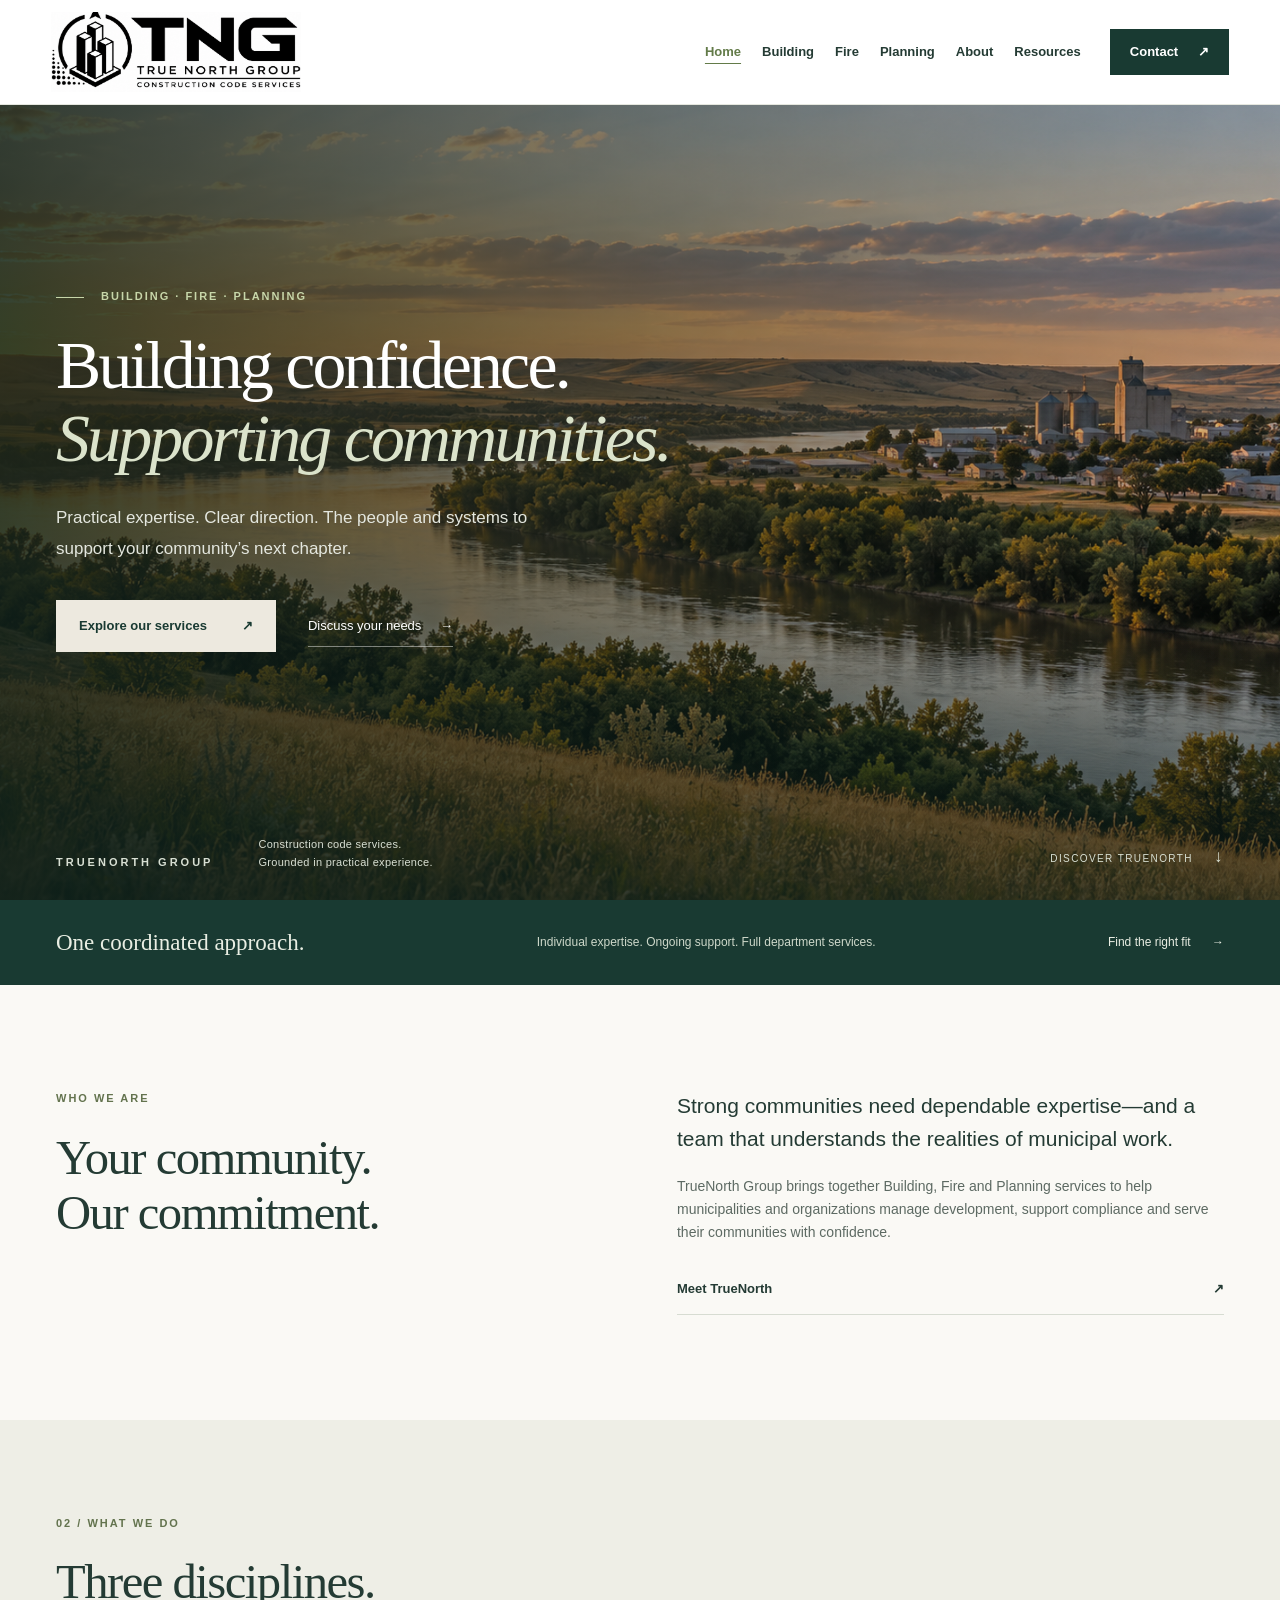
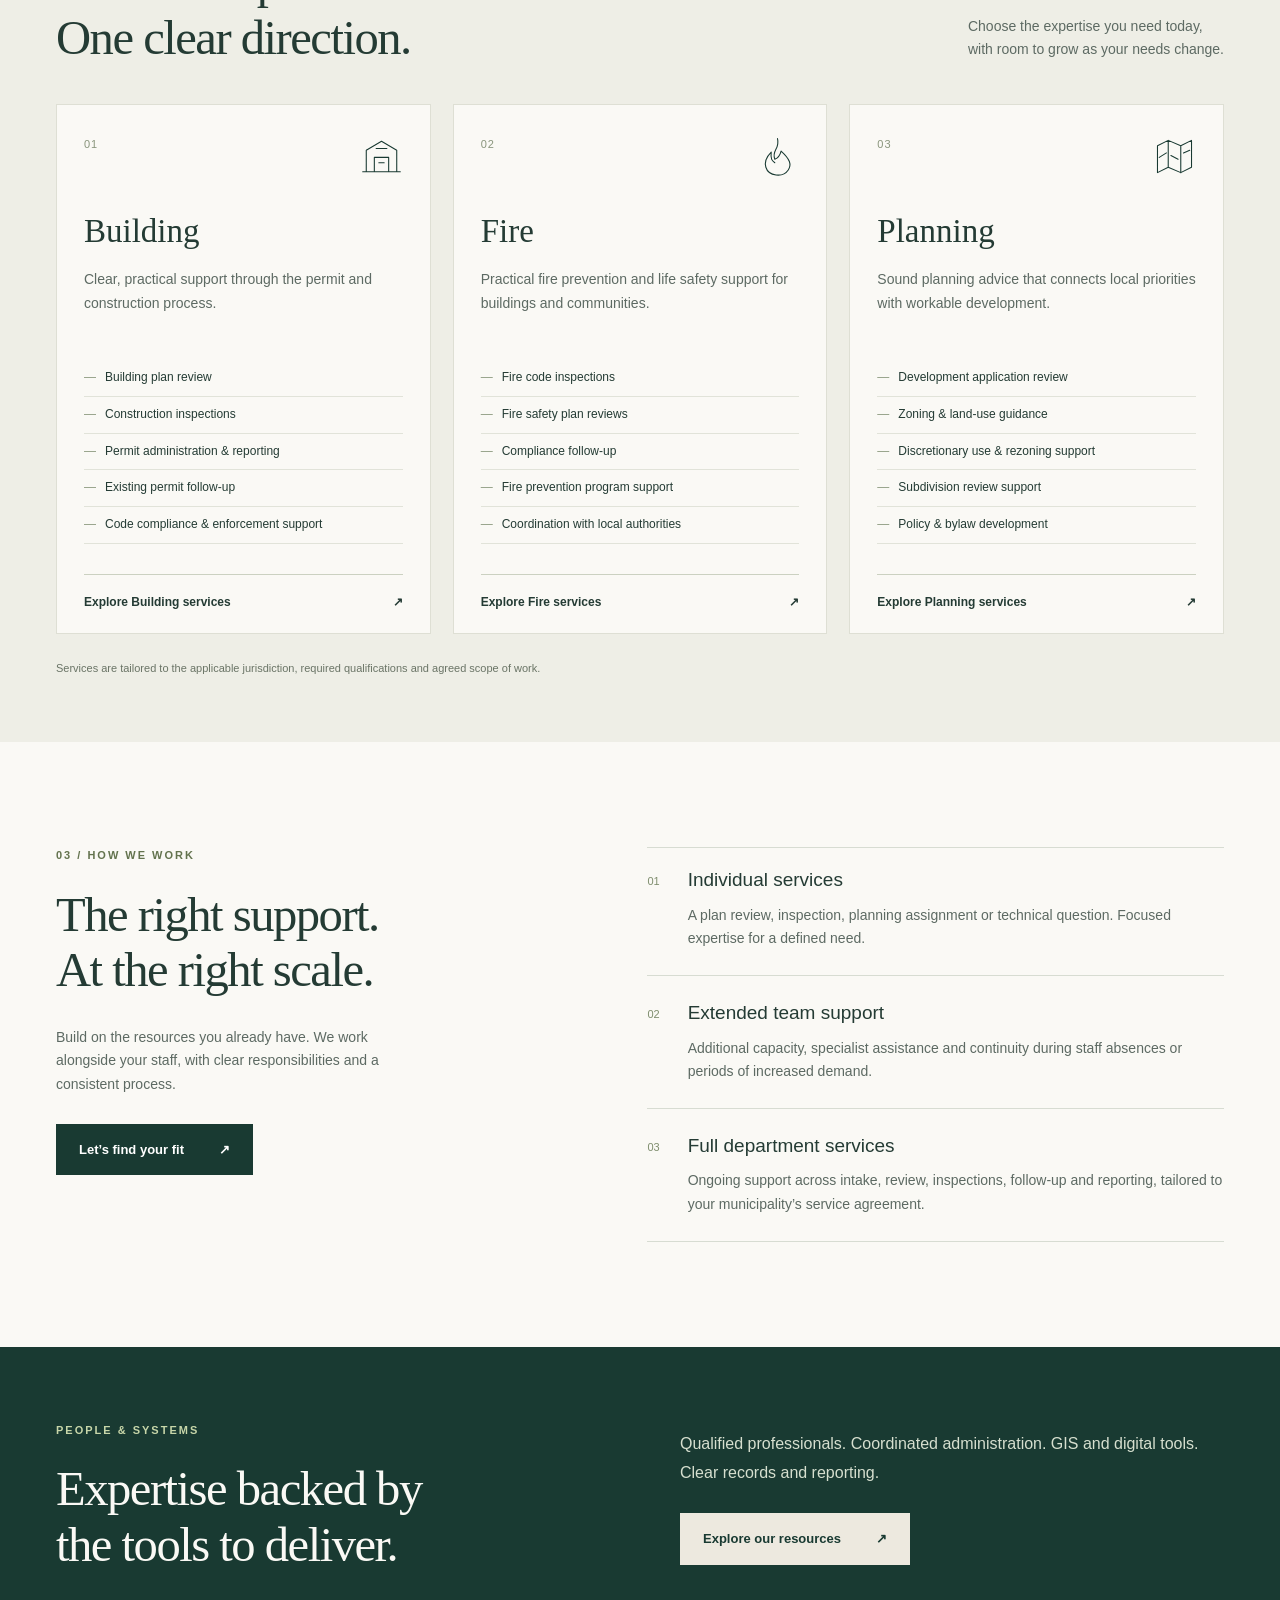
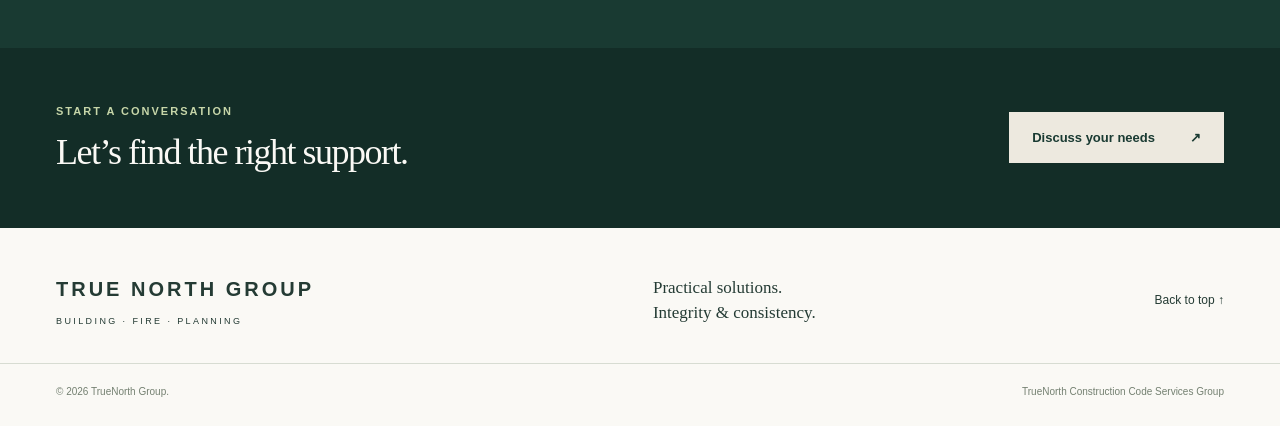
==== index.html @ 24eb13bf "Initial Truenorth website" ====
<!doctype html>
<html lang="en-CA">
<head>
<meta charset="utf-8"><meta name="viewport" content="width=device-width,initial-scale=1">
<title>Building · Fire · Planning | TrueNorth Group</title>
<meta name="description" content="Practical construction code services and coordinated municipal support. Building confidence. Supporting communities.">
<meta name="theme-color" content="#193a32"><meta property="og:title" content="Building · Fire · Planning | TrueNorth Group"><meta property="og:description" content="Practical construction code services and coordinated municipal support. Building confidence. Supporting communities."><meta property="og:type" content="website">
<link rel="icon" href="assets/favicon.svg" type="image/svg+xml"><link rel="stylesheet" href="styles.css">
</head>
<body id="top"><a class="skip" href="#main">Skip to content</a><header class="header"><a class="brand" href="index.html" aria-label="TrueNorth Group home"><span class="logo-window"><img src="assets/truenorth-logo.png" alt="TNG — True North Group, Construction Code Services" width="1774" height="887"></span></a><nav aria-label="Main navigation" id="nav"><a aria-current="page" href="index.html">Home</a><a href="building.html">Building</a><a href="fire.html">Fire</a><a href="planning.html">Planning</a><a href="about.html">About</a><a href="resources.html">Resources</a><a href="contact.html" class="nav-contact">Contact <span aria-hidden="true">↗</span></a></nav><button class="menu-toggle" aria-expanded="false" aria-controls="nav" aria-label="Open navigation">Menu <span aria-hidden="true">☰</span></button></header>
<main id="main"><section class="hero" aria-labelledby="hero-title"><div class="hero-shade"></div><div class="hero-content wrap"><p class="eyebrow light"><span></span> BUILDING · FIRE · PLANNING</p><h1 id="hero-title">Building confidence.<br><em>Supporting communities.</em></h1><p class="hero-description">Practical expertise. Clear direction. The people and systems to support your community’s next chapter.</p><div class="hero-actions"><a class="button cream" href="#services">Explore our services <span aria-hidden="true">↗</span></a><a class="text-link" href="contact.html">Discuss your needs <span aria-hidden="true">→</span></a></div></div><div class="hero-bottom wrap"><span>TRUENORTH GROUP</span><span>Construction code services.<br>Grounded in practical experience.</span><a href="about.html" aria-label="Discover TrueNorth Group">DISCOVER TRUENORTH <span aria-hidden="true">↓</span></a></div></section><div class="intro-strip"><div class="wrap strip-inner"><span>One coordinated approach.</span><p>Individual expertise. Ongoing support. Full department services.</p><a href="#approach">Find the right fit <span aria-hidden="true">→</span></a></div></div><section class="section wrap about" id="about"><div><p class="eyebrow">WHO WE ARE</p><h2>Your community.<br>Our commitment.</h2></div><div class="about-copy"><p class="large-copy">Strong communities need dependable expertise—and a team that understands the realities of municipal work.</p><p>TrueNorth Group brings together Building, Fire and Planning services to help municipalities and organizations manage development, support compliance and serve their communities with confidence.</p><a class="partner-link" href="about.html">Meet TrueNorth <span aria-hidden="true">↗</span></a></div></section><section class="services-section" id="services"><div class="wrap"><div class="section-heading"><div><p class="eyebrow">02 / WHAT WE DO</p><h2>Three disciplines.<br>One clear direction.</h2></div><p>Choose the expertise you need today,<br>with room to grow as your needs change.</p></div><div class="service-grid">
<article class="service-card"><div class="service-top"><span class="service-number">01</span><svg viewBox="0 0 48 48" aria-hidden="true"><path d="M7 41V17l17-10 17 10v24M3 41h42M16 41V25h16v16M18 15h12M21 31h6"/></svg></div><h3>Building</h3><p>Clear, practical support through the permit and construction process.</p><ul><li>Building plan review</li><li>Construction inspections</li><li>Permit administration & reporting</li><li>Existing permit follow-up</li><li>Code compliance & enforcement support</li></ul><a class="service-page-link" href="building.html">Explore Building services <span aria-hidden="true">↗</span></a></article>
<article class="service-card"><div class="service-top"><span class="service-number">02</span><svg viewBox="0 0 48 48" aria-hidden="true"><path d="M24 4c3 12-7 13-3 23 3-1 6-5 7-9 10 9 12 15 8 21-6 9-22 7-25-3-2-7 2-13 6-17-1 8 1 10 4 12"/></svg></div><h3>Fire</h3><p>Practical fire prevention and life safety support for buildings and communities.</p><ul><li>Fire code inspections</li><li>Fire safety plan reviews</li><li>Compliance follow-up</li><li>Fire prevention program support</li><li>Coordination with local authorities</li></ul><a class="service-page-link" href="fire.html">Explore Fire services <span aria-hidden="true">↗</span></a></article>
<article class="service-card"><div class="service-top"><span class="service-number">03</span><svg viewBox="0 0 48 48" aria-hidden="true"><path d="m5 12 12-6 14 6 12-6v30l-12 6-14-6-12 6V12Zm12-6v30m14-24v30M7 25l8-5m5 3 8 4m6-7 7-3"/></svg></div><h3>Planning</h3><p>Sound planning advice that connects local priorities with workable development.</p><ul><li>Development application review</li><li>Zoning & land-use guidance</li><li>Discretionary use & rezoning support</li><li>Subdivision review support</li><li>Policy & bylaw development</li></ul><a class="service-page-link" href="planning.html">Explore Planning services <span aria-hidden="true">↗</span></a></article>
</div><p class="scope-note">Services are tailored to the applicable jurisdiction, required qualifications and agreed scope of work.</p></div></section><section class="section wrap approach" id="approach"><div><p class="eyebrow">03 / HOW WE WORK</p><h2>The right support.<br>At the right scale.</h2><p class="section-intro">Build on the resources you already have. We work alongside your staff, with clear responsibilities and a consistent process.</p><a class="button green" href="contact.html">Let’s find your fit <span aria-hidden="true">↗</span></a></div><div class="approach-list"><article><span>01</span><div><h3>Individual services</h3><p>A plan review, inspection, planning assignment or technical question. Focused expertise for a defined need.</p></div></article><article><span>02</span><div><h3>Extended team support</h3><p>Additional capacity, specialist assistance and continuity during staff absences or periods of increased demand.</p></div></article><article><span>03</span><div><h3>Full department services</h3><p>Ongoing support across intake, review, inspections, follow-up and reporting, tailored to your municipality’s service agreement.</p></div></article></div></section><section class="home-resources"><div class="wrap"><div><p class="eyebrow light">PEOPLE &amp; SYSTEMS</p><h2>Expertise backed by<br>the tools to deliver.</h2></div><div><p>Qualified professionals. Coordinated administration. GIS and digital tools. Clear records and reporting.</p><a class="button cream" href="resources.html">Explore our resources <span aria-hidden="true">↗</span></a></div></div></section><section class="page-cta"><div class="wrap"><div><p class="eyebrow light">START A CONVERSATION</p><h2>Let’s find the right support.</h2></div><a class="button cream" href="contact.html">Discuss your needs <span aria-hidden="true">↗</span></a></div></section></main><footer><div class="wrap footer-top"><div class="footer-wordmark">TRUE NORTH GROUP<span>BUILDING · FIRE · PLANNING</span></div><p>Practical solutions.<br>Integrity & consistency.</p><a href="#top">Back to top ↑</a></div><div class="wrap footer-bottom"><span>© <span id="year">2026</span> TrueNorth Group.</span><span>TrueNorth Construction Code Services Group</span></div></footer>
<script src="script.js"></script>
</body></html>
---- styles.css ----
:root{--green:#193a32;--deep:#132d27;--ink:#243b34;--muted:#5d6a63;--paper:#faf9f5;--cream:#ede9df;--line:#d7dcd2;--accent:#c7d6a9}*{box-sizing:border-box}html{scroll-behavior:smooth;scroll-padding-top:105px}body{margin:0;background:var(--paper);color:var(--ink);font-family:Arial,Helvetica,sans-serif;line-height:1.65;-webkit-font-smoothing:antialiased}a{color:inherit;text-decoration:none}button{font:inherit}a,button,summary{-webkit-tap-highlight-color:transparent}a:focus-visible,button:focus-visible,summary:focus-visible{outline:3px solid #b68c35;outline-offset:6px}.wrap{max-width:1280px;margin:auto;padding-left:56px;padding-right:56px}.header{height:105px;display:flex;align-items:center;justify-content:space-between;padding:0 4%;gap:25px;background:#fff;position:sticky;top:0;z-index:20;border-bottom:1px solid #e5e7df}.brand{width:250px;flex-shrink:0}.logo-window{display:block;width:100%;aspect-ratio:3.15;overflow:hidden;position:relative}.logo-window img{position:absolute;width:112%;height:auto;left:-6%;top:-39%}.header nav{display:flex;align-items:center;gap:27px;font-size:13px;font-weight:600}.header nav>a{white-space:nowrap}.header nav>a:not(.nav-contact):hover{color:#658044}.nav-contact{background:var(--green);color:white;padding:12px 20px;margin-left:8px}.nav-contact span{margin-left:16px}.menu-toggle{display:none}.hero{min-height:690px;height:calc(100svh - 105px);max-height:900px;position:relative;background:linear-gradient(135deg,#657865,#293d33);background-image:url('assets/prairie-river.png');background-position:center 53%;background-size:cover;color:#fff;display:flex;flex-direction:column;justify-content:center}.hero-shade{position:absolute;inset:0;background:linear-gradient(90deg,rgba(12,31,26,.83),rgba(12,31,26,.38) 62%,rgba(12,31,26,.12)),linear-gradient(0deg,rgba(12,31,26,.7),transparent 35%)}.hero-content{position:relative;width:100%;padding-top:50px;padding-bottom:115px}.eyebrow{font-size:11px;letter-spacing:2px;line-height:1.5;font-weight:700;margin:0 0 24px;color:#63734e}.eyebrow.light{color:var(--accent)}.eyebrow span{display:inline-block;width:28px;height:1px;background:currentColor;vertical-align:middle;margin-right:12px}h1,h2,h3,p{margin-top:0}h1{font-family:Georgia,'Times New Roman',serif;font-size:clamp(44px,5.3vw,76px);line-height:1.08;letter-spacing:-2.8px;font-weight:400;margin-bottom:28px}h1 em,h2 em{font-weight:400;color:#dbe3cb}h2{font-family:Georgia,'Times New Roman',serif;font-size:clamp(36px,3.8vw,53px);line-height:1.14;font-weight:400;letter-spacing:-1.5px;margin-bottom:28px}h3{line-height:1.3}.hero-description{max-width:485px;font-size:17px;line-height:1.8;color:#e4e7df}.hero-actions{display:flex;align-items:center;gap:32px;margin-top:36px}.button{display:inline-flex;gap:35px;align-items:center;padding:15px 23px;font-size:13px;font-weight:600;transition:background .2s,transform .2s}.button:hover{transform:translateY(-2px)}.cream{background:var(--cream);color:var(--green)}.cream:hover{background:white}.green{background:var(--green);color:white}.green:hover{background:#315746}.text-link{font-size:13px;border-bottom:1px solid #ffffff70;padding:10px 0}.text-link span{margin-left:15px}.hero-bottom{position:absolute;bottom:28px;left:0;right:0;display:flex;justify-content:space-between;align-items:end;font-size:10px;letter-spacing:1.4px;line-height:1.7;color:#d8dfd3}.hero-bottom>span:first-child{font-size:11px;font-weight:700;letter-spacing:3px}.hero-bottom>span:nth-child(2){margin-right:auto;margin-left:45px;letter-spacing:.3px;font-size:11px}.hero-bottom a span{margin-left:17px;font-size:17px}.intro-strip{background:var(--green);color:#e9eee3}.strip-inner{min-height:85px;display:flex;align-items:center;justify-content:space-between;gap:25px}.strip-inner>span{font-family:Georgia,serif;font-size:23px}.strip-inner p{font-size:12px;color:#ced8ca;margin:0}.strip-inner a{font-size:12px}.strip-inner a span{margin-left:18px}.section{padding-top:105px;padding-bottom:105px}.about{display:grid;grid-template-columns:1fr 1.05fr;gap:100px}.about-copy p{font-size:14px;color:var(--muted);margin-bottom:20px}.about-copy .large-copy{font-size:21px;line-height:1.55;color:var(--ink)}.values{display:flex;gap:25px;border-top:1px solid var(--line);padding-top:23px;margin-top:30px;font-size:12px;font-weight:700}.values span:before{content:'↗';color:#82975f;margin-right:10px}.services-section{padding:95px 0 65px;background:#eeeee6}.section-heading{display:flex;justify-content:space-between;align-items:end;gap:50px;margin-bottom:38px}.section-heading h2{margin-bottom:0}.section-heading>p{font-size:14px;color:var(--muted);margin-bottom:5px}.service-grid{display:grid;grid-template-columns:repeat(3,1fr);gap:22px}.service-card{background:var(--paper);padding:30px 27px 20px;border:1px solid #dedfd4;display:flex;flex-direction:column}.service-top{display:flex;align-items:start;justify-content:space-between;margin-bottom:32px}.service-number{color:#89957c;font-size:11px;letter-spacing:1px}.service-top svg{width:43px;height:43px;stroke:var(--green);stroke-width:1.2;fill:none;stroke-linejoin:round;stroke-linecap:round}.service-card h3{font-family:Georgia,serif;font-weight:400;font-size:33px;margin-bottom:15px}.service-card>p{font-size:14px;line-height:1.7;color:var(--muted);min-height:70px}.service-card ul{padding:0;margin:8px 0 30px;list-style:none;font-size:12px;line-height:1.65}.service-card li{padding:8px 0;border-bottom:1px solid #e1e3d9}.service-card li:before{content:'—';color:#8d9a80;margin-right:9px}.service-card details{border-top:1px solid #cbd1c1;padding-top:18px;margin-top:auto}.service-card summary{font-size:12px;font-weight:700;cursor:pointer;list-style:none;display:flex;justify-content:space-between;align-items:center;gap:8px}.service-card summary::-webkit-details-marker{display:none}.service-card summary span{font-size:22px;line-height:1;font-weight:400;transition:transform .2s}.service-card details[open] summary span{transform:rotate(45deg)}.service-card details p{font-size:13px;color:var(--muted);margin:18px 0 12px}.service-card details a{font-size:12px;border-bottom:1px solid #8d9a80}.scope-note{font-size:11px;color:#6a7466;margin:25px 0 0}.approach{display:grid;grid-template-columns:1fr 1.15fr;gap:90px}.section-intro{font-size:14px;color:var(--muted);max-width:350px;margin-bottom:28px}.approach-list article{display:flex;gap:28px;padding:25px 0;border-top:1px solid var(--line)}.approach-list article:first-child{padding-top:20px}.approach-list article:last-child{border-bottom:1px solid var(--line)}.approach-list article>span{font-size:11px;color:#7e8d6d;padding-top:4px}.approach-list h3{font-size:19px;font-weight:500;margin-bottom:11px}.approach-list p{font-size:14px;color:var(--muted);margin:0}.resources-section{background:var(--green);color:#f4f4e9;padding:90px 0}.resources-inner{display:grid;grid-template-columns:1fr 1.3fr;gap:90px}.resource-lead>p:last-child{font-size:14px;color:#c9d4c7;max-width:310px}.resource-grid{display:grid;grid-template-columns:1fr 1fr;gap:38px 36px;padding-top:6px}.resource-grid article{border-top:1px solid #ffffff30;padding-top:18px}.resource-icon{display:block;font-size:26px;color:var(--accent);margin-bottom:16px}.resource-grid h3{font-size:17px;font-weight:500;margin-bottom:12px}.resource-grid p{font-size:13px;color:#c9d4c7;margin:0;line-height:1.8}.partnership{display:grid;grid-template-columns:1fr 1fr;gap:90px}.partner-panel{border-left:1px solid var(--line);padding-left:45px}.partner-label{font-size:10px;letter-spacing:1.5px;color:#718164}.partner-panel h3{font-size:46px;letter-spacing:-2px;margin:22px 0 25px;line-height:1.1}.partner-panel h3 span{display:block;font-size:12px;letter-spacing:.4px;font-weight:400;margin-top:9px}.partner-panel p{font-size:14px;color:var(--muted)}.partner-link{display:flex;justify-content:space-between;border-bottom:1px solid var(--line);padding:14px 0;font-size:13px;font-weight:600}.resource-links{background:#eeeee6;padding:40px 0}.resource-links-inner{display:grid;grid-template-columns:1.3fr 1fr;gap:80px;align-items:center}.resource-links h3{font-family:Georgia,serif;font-size:25px;font-weight:400;margin-bottom:10px}.resource-links p{font-size:13px;color:var(--muted);margin-bottom:0}.resource-links .eyebrow{margin-bottom:15px}.resource-links-inner>div:last-child a{display:flex;justify-content:space-between;gap:15px;font-size:13px;padding:13px 0;border-bottom:1px solid #cdd1c4}.contact-section{padding:90px 0;background:var(--deep);color:#f6f5ec}.contact-section .section-heading{align-items:center;margin-bottom:55px}.contact-intro{max-width:350px}.contact-intro p{font-size:14px;color:#c9d4c7}.general-contact{font-size:22px;border-bottom:1px solid #aebca9;padding-bottom:8px;display:flex;justify-content:space-between}.contact-grid{display:grid;grid-template-columns:repeat(3,1fr);border-top:1px solid #ffffff30}.contact-grid a{position:relative;padding:25px 20px 5px 0}.contact-grid a:not(:first-child){padding-left:28px;border-left:1px solid #ffffff30}.contact-grid span{display:block;font-size:10px;letter-spacing:1.5px;color:#b6c8a3;margin-bottom:15px}.contact-grid strong{font-weight:400;font-size:19px}.contact-grid i{position:absolute;right:18px;top:23px;font-size:20px;font-style:normal}footer{background:var(--paper);padding-top:45px;padding-bottom:25px}.footer-top{display:flex;align-items:center;justify-content:space-between;padding-bottom:35px}.footer-wordmark{font-size:20px;letter-spacing:3px;font-weight:700}.footer-wordmark span{display:block;font-size:9px;letter-spacing:2.4px;font-weight:400;margin-top:8px}.footer-top p{font-family:Georgia,serif;font-size:17px;line-height:1.5;margin:0}.footer-top>a{font-size:12px}.footer-bottom{display:flex;justify-content:space-between;border-top:1px solid var(--line);padding-top:20px;color:#748071;font-size:10px}.skip{position:fixed;top:-100px;left:20px;z-index:100;background:white;padding:10px 20px}.skip:focus{top:12px}.sr-only{position:absolute;width:1px;height:1px;overflow:hidden;clip:rect(0,0,0,0);white-space:nowrap}a:hover{opacity:.88}.button:hover,.brand:hover{opacity:1}@media(min-width:1500px){.header{padding:0 max(4%,calc((100vw - 1280px)/2))}}@media(max-width:1050px){.header nav{gap:16px;font-size:12px}.brand{width:205px}.wrap{padding-left:35px;padding-right:35px}.about,.approach,.resources-inner,.partnership{gap:50px}.service-card{padding:24px 20px 20px}.contact-grid strong{font-size:16px}.strip-inner p{max-width:270px}.resource-links-inner{gap:40px}}@media(max-width:800px){html{scroll-padding-top:85px}.header{height:85px;padding:0 24px}.brand{width:215px}.menu-toggle{display:flex;gap:14px;align-items:center;background:none;border:0;color:var(--green);font-size:12px;padding:12px 0;cursor:pointer}.header nav{display:none;position:absolute;top:85px;left:0;right:0;background:white;padding:20px 25px;box-shadow:0 8px 10px #0001;align-items:stretch;font-size:14px}.header nav.open{display:flex;flex-direction:column;gap:0}.header nav a{padding:13px 0}.header nav .nav-contact{margin:12px 0 0;padding:13px 20px}.hero{height:auto;min-height:680px}.hero-content{padding-top:75px;padding-bottom:145px}h1{font-size:57px}.hero-bottom>span:nth-child(2){display:none}.section{padding-top:75px;padding-bottom:75px}.about,.approach,.resources-inner,.partnership{grid-template-columns:1fr;gap:30px}.about h2{margin-bottom:0}.section-heading{align-items:start;gap:20px}.section-heading>p{max-width:210px}.service-grid{grid-template-columns:1fr}.service-card{padding:30px}.service-top{margin-bottom:12px}.service-card>p{min-height:0;max-width:500px}.service-card ul{columns:2;column-gap:30px}.service-card li{break-inside:avoid}.services-section{padding-top:75px}.resources-section{padding:70px 0}.resource-lead h2 br:nth-child(2){display:none}.resource-lead>p:last-child{max-width:550px}.partner-panel{padding-left:25px}.resource-links-inner{grid-template-columns:1fr;gap:20px}.contact-section .section-heading{align-items:start;flex-direction:column;gap:30px}.contact-intro{max-width:500px}.contact-grid strong{font-size:16px}.contact-grid a:not(:first-child){padding-left:15px}.contact-grid i{right:6px}.footer-top p{display:none}}@media(max-width:520px){.wrap{padding-left:24px;padding-right:24px}.header{padding:0 20px}.brand{width:200px}.hero{min-height:655px}.hero-content{padding-top:65px;padding-bottom:135px}.hero .eyebrow{font-size:10px;letter-spacing:1.7px}h1{font-size:44px;letter-spacing:-1.9px;line-height:1.13}h1 em{display:inline-block;max-width:350px}.hero-description{font-size:15px;max-width:340px}.hero-actions{align-items:start;flex-direction:column;gap:15px;margin-top:28px}.hero-bottom{font-size:8px;bottom:25px}.hero-bottom>span:first-child{font-size:9px;letter-spacing:2px}.hero-bottom a span{margin-left:6px}.strip-inner{padding-top:23px;padding-bottom:23px;display:block}.strip-inner>span{font-size:22px}.strip-inner p{margin:6px 0 12px;max-width:none;font-size:11px}.strip-inner a{font-size:11px}.section{padding-top:60px;padding-bottom:60px}h2{font-size:38px}.eyebrow{font-size:10px;margin-bottom:20px}.about-copy .large-copy{font-size:20px}.values{gap:18px;font-size:10px}.section-heading{flex-direction:column;gap:18px}.section-heading>p{max-width:100%;font-size:13px}.section-heading>p br{display:none}.service-card{padding:26px 23px}.service-card ul{columns:1;font-size:12px}.service-card h3{font-size:31px}.services-section{padding:60px 0 45px}.approach-list article{gap:20px}.approach-list h3{font-size:18px}.resource-grid{grid-template-columns:1fr;gap:28px}.resource-grid article{position:relative;padding-left:45px}.resource-icon{position:absolute;left:0;top:14px}.resources-section{padding:60px 0}.resource-lead h2 br:nth-child(2){display:block}.partner-panel{padding-left:20px}.resource-links{padding:35px 0}.resource-links h3{font-size:24px}.contact-section{padding:60px 0}.contact-grid{grid-template-columns:1fr}.contact-grid a,.contact-grid a:not(:first-child){padding:22px 0;border-left:0;border-bottom:1px solid #ffffff30}.contact-grid span{margin-bottom:10px}.contact-grid strong{font-size:21px}.contact-grid i{right:0}.footer-wordmark{font-size:15px;letter-spacing:2px}.footer-wordmark span{font-size:8px;letter-spacing:1.6px}.footer-bottom{gap:12px;flex-direction:column;padding-top:18px}.footer-top{gap:15px}.footer-top>a{font-size:10px}}@media(prefers-reduced-motion:reduce){html{scroll-behavior:auto}*{transition:none!important}}

.partner-panel h3.team-heading{font-family:Georgia,serif;font-weight:400;font-size:38px;letter-spacing:-1px}.partner-panel h3.team-heading span{font-family:Arial,Helvetica,sans-serif;font-size:14px;letter-spacing:0;line-height:1.6}
/* Shared navigation and dedicated pages. */
.header nav{gap:21px}.header nav a[aria-current="page"]:not(.nav-contact){color:#637b49;text-decoration:underline;text-underline-offset:7px}.header nav .nav-contact[aria-current="page"]{background:#315746}.service-page-link{border-top:1px solid #cbd1c1;padding-top:18px;margin-top:auto;font-size:12px;font-weight:700;display:flex;align-items:center;justify-content:space-between}.page-hero{padding:28px 0 65px;background:var(--green);color:var(--paper)}.breadcrumbs{font-size:11px;color:#d0dbc9;margin-bottom:45px}.breadcrumbs span{padding:0 10px;color:#a6b99c}.breadcrumbs a{text-decoration:underline;text-underline-offset:4px}.page-hero h1{font-size:clamp(40px,4.7vw,66px);margin-bottom:22px}.page-hero>.wrap>p:last-child{font-size:16px;color:#d6dfcf;max-width:620px;margin-bottom:0}.page-hero .eyebrow{margin-bottom:22px}.page-cta{background:var(--deep);color:var(--paper);padding:55px 0}.page-cta>.wrap{display:flex;align-items:center;justify-content:space-between;gap:30px}.page-cta h2{font-size:36px;margin:0}.page-cta .eyebrow{margin-bottom:12px}.home-resources{background:var(--green);color:var(--paper);padding:75px 0}.home-resources>.wrap{display:grid;grid-template-columns:1fr 1fr;gap:80px;align-items:center}.home-resources h2{margin:0}.home-resources p:not(.eyebrow){font-size:16px;line-height:1.8;color:#d6dfcf;margin-bottom:26px}.service-detail{display:grid;grid-template-columns:1fr 1fr;gap:95px}.service-detail .section-intro{max-width:450px}.service-detail .button{gap:20px}.service-offering{padding:35px;background:#eeeee6;border:1px solid #dedfd4}.offering-title{display:flex;align-items:center;gap:22px;margin-bottom:20px}.offering-title svg{width:44px;height:44px;stroke:var(--green);stroke-width:1.2;fill:none;stroke-linejoin:round;stroke-linecap:round}.offering-title h3{font-family:Georgia,serif;font-size:29px;font-weight:400;margin:0}.service-offering ul{list-style:none;padding:0;margin:0}.service-offering li{padding:14px 0;border-bottom:1px solid #ccd2c3;font-size:14px}.service-offering li:before{content:'—';color:#7e8d6d;margin-right:12px}.service-detail+.approach{padding-top:0}.related-services{padding-top:0;padding-bottom:75px}.related-services h3{font-family:Georgia,serif;font-size:28px;font-weight:400}.related-services>div{display:flex;gap:25px}.related-services a{flex:1;border-top:1px solid var(--line);border-bottom:1px solid var(--line);padding:20px 0;display:flex;justify-content:space-between;font-size:14px}.contact-guide{display:grid;grid-template-columns:1fr 1fr;gap:90px}.contact-guide p,.contact-guide li{font-size:14px;color:var(--muted)}.contact-guide ul{padding-left:20px}.contact-guide li{padding:6px 0}.contact-guide a{color:var(--green);text-decoration:underline}.contact-guide>div>p{max-width:430px}.contact-guide h3{font-size:20px;font-weight:500}.footer-top>a{white-space:nowrap}
@media(max-width:1100px) and (min-width:801px){.header nav{gap:14px;font-size:11px}.brand{width:200px}.nav-contact{margin-left:0;padding:11px 14px}}
@media(max-width:800px){.header nav{gap:0;font-size:14px}.service-detail,.contact-guide{grid-template-columns:1fr;gap:35px}.home-resources>.wrap{gap:35px}.page-hero{padding-bottom:50px}.service-detail .section-intro{max-width:600px}.page-cta h2{font-size:30px}.page-cta .button{gap:15px;white-space:nowrap}}
@media(max-width:520px){.home-resources>.wrap{grid-template-columns:1fr}.home-resources{padding:55px 0}.page-hero h1{font-size:40px;letter-spacing:-1.5px}.page-hero>.wrap>p:last-child{font-size:14px}.breadcrumbs{margin-bottom:35px}.page-cta>.wrap{align-items:start;flex-direction:column}.service-offering{padding:25px}.related-services>div{flex-direction:column;gap:0}.related-services{padding-bottom:55px}.contact-guide{gap:25px}}
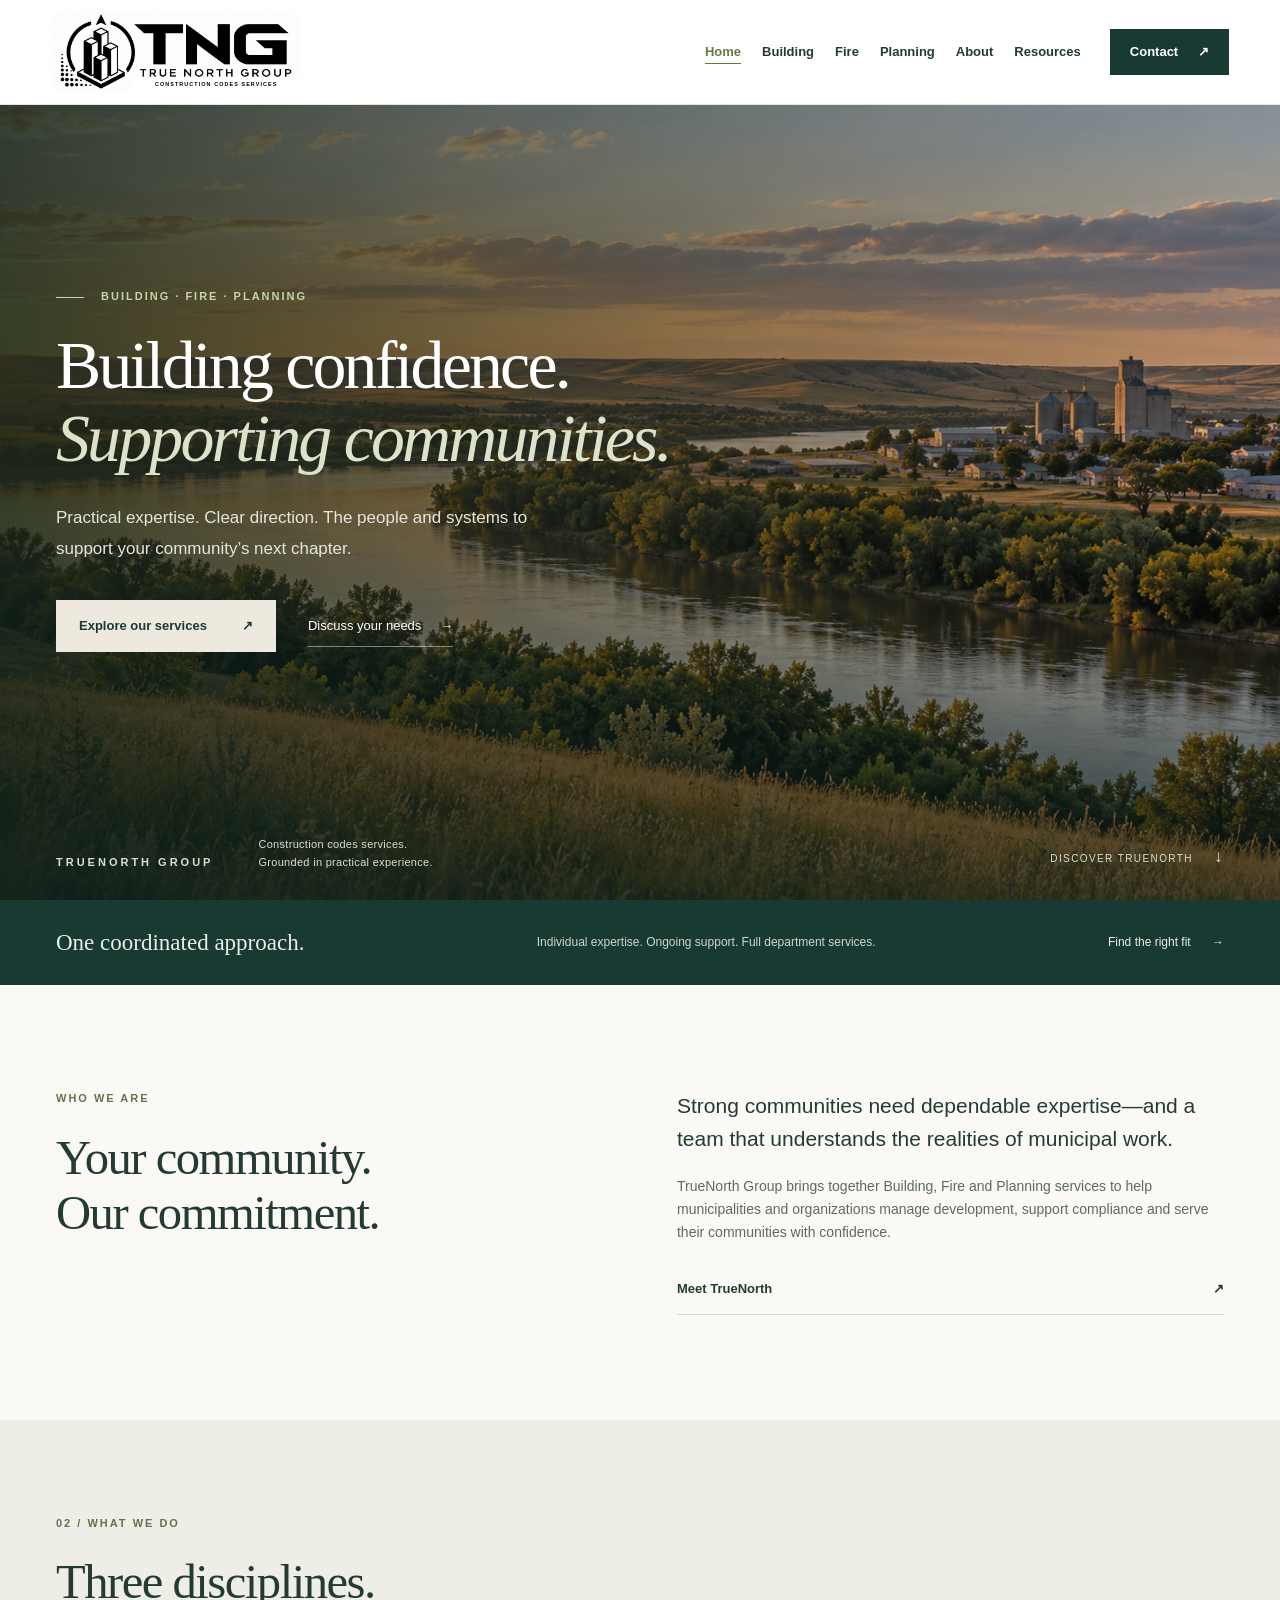
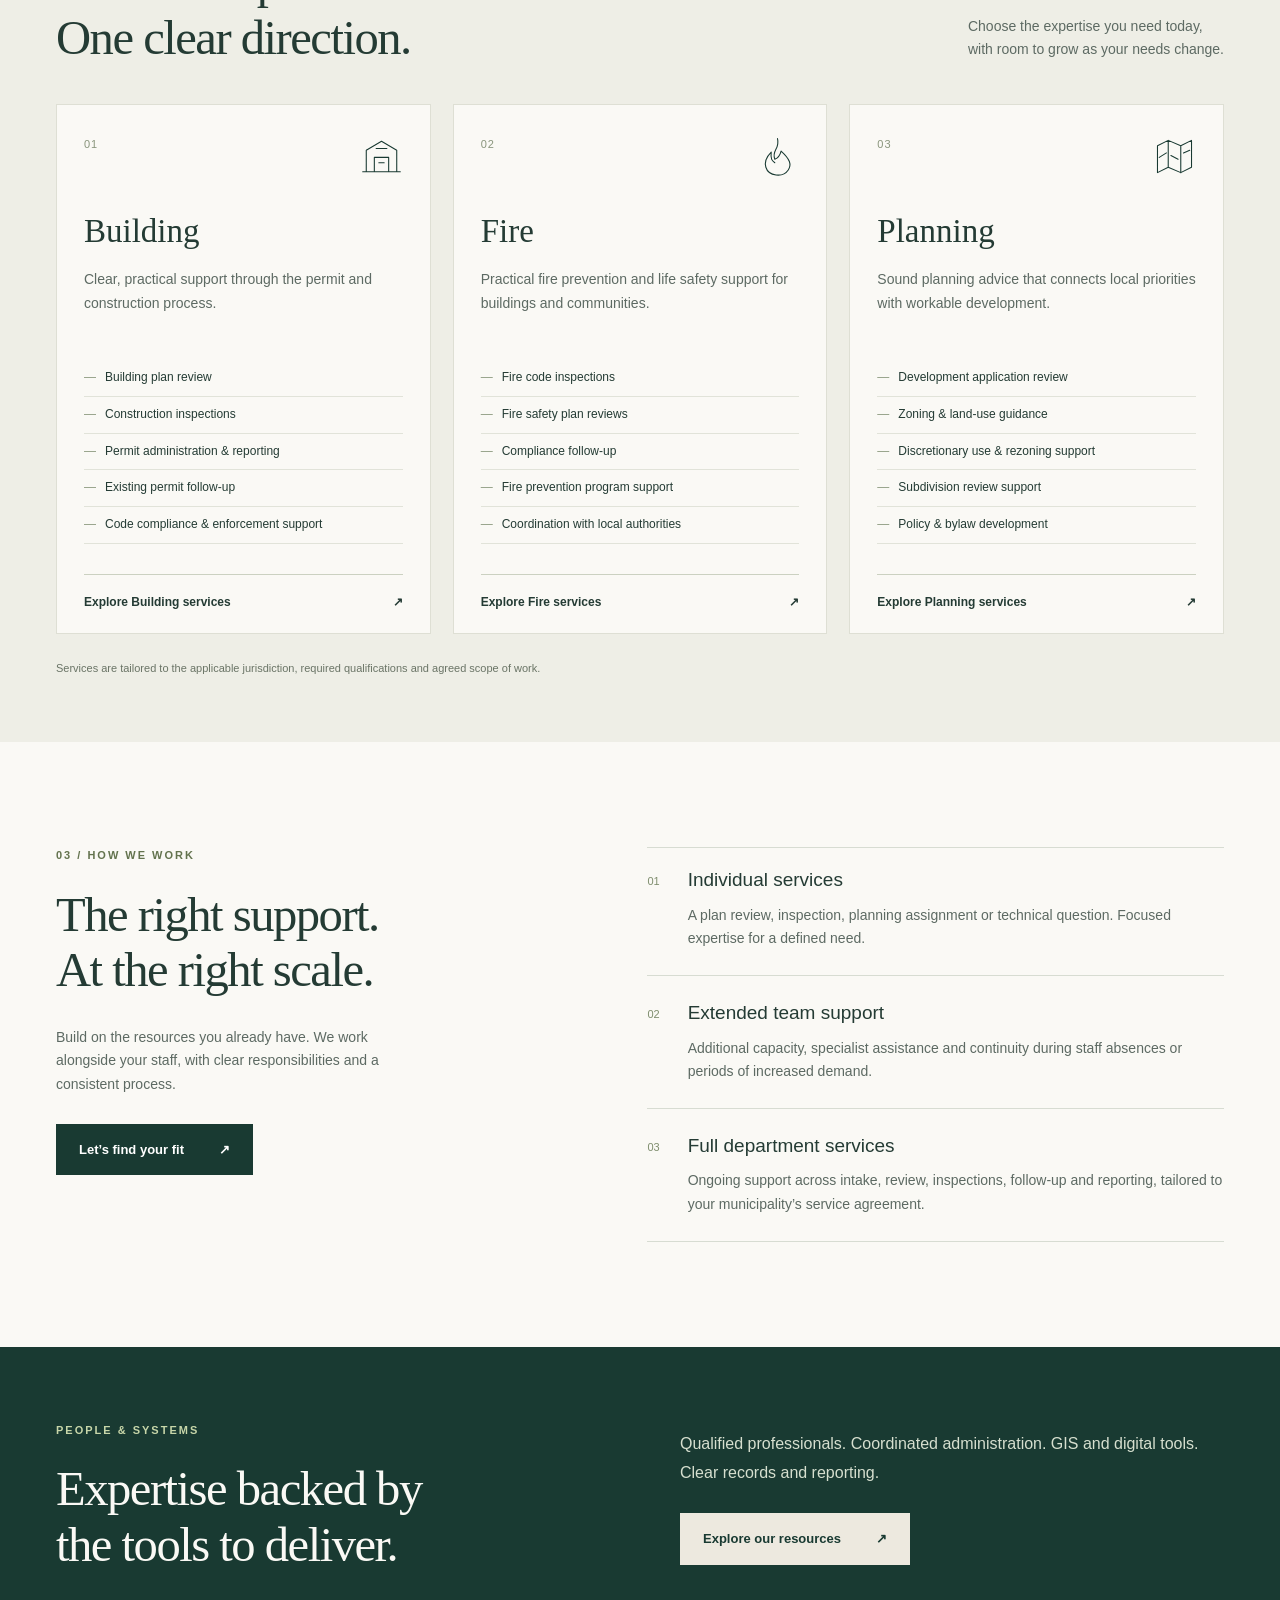
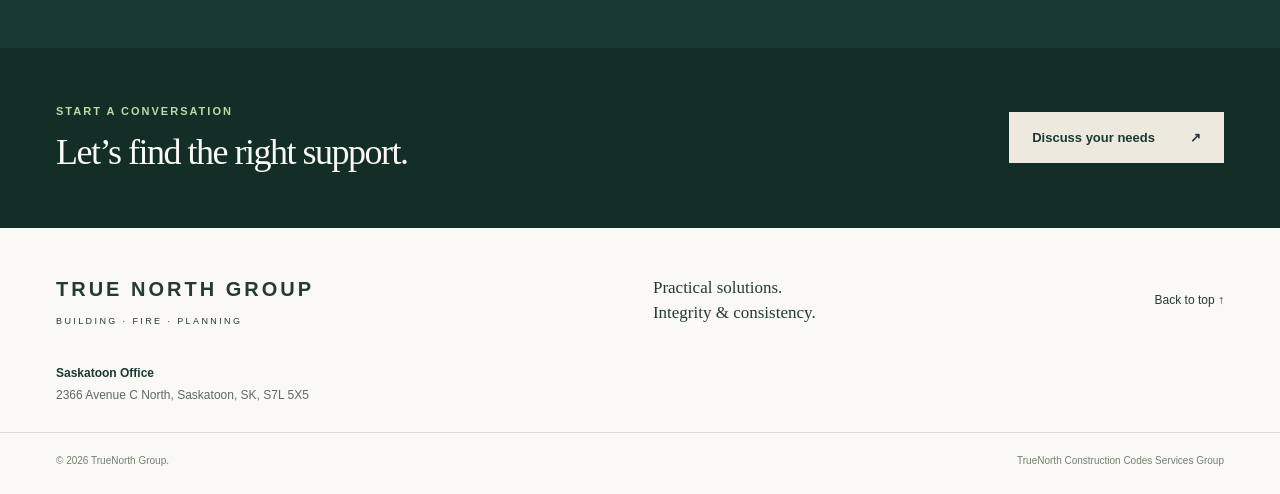
==== commit 6f8f6509: "Office address and Arrow update" ====
--- a/index.html
+++ b/index.html
@@ -3,15 +3,15 @@
 <head>
 <meta charset="utf-8"><meta name="viewport" content="width=device-width,initial-scale=1">
 <title>Building · Fire · Planning | TrueNorth Group</title>
-<meta name="description" content="Practical construction code services and coordinated municipal support. Building confidence. Supporting communities.">
-<meta name="theme-color" content="#193a32"><meta property="og:title" content="Building · Fire · Planning | TrueNorth Group"><meta property="og:description" content="Practical construction code services and coordinated municipal support. Building confidence. Supporting communities."><meta property="og:type" content="website">
+<meta name="description" content="Practical construction codes services and coordinated municipal support. Building confidence. Supporting communities.">
+<meta name="theme-color" content="#193a32"><meta property="og:title" content="Building · Fire · Planning | TrueNorth Group"><meta property="og:description" content="Practical construction codes services and coordinated municipal support. Building confidence. Supporting communities."><meta property="og:type" content="website">
 <link rel="icon" href="assets/favicon.svg" type="image/svg+xml"><link rel="stylesheet" href="styles.css">
 </head>
-<body id="top"><a class="skip" href="#main">Skip to content</a><header class="header"><a class="brand" href="index.html" aria-label="TrueNorth Group home"><span class="logo-window"><img src="assets/truenorth-logo.png" alt="TNG — True North Group, Construction Code Services" width="1774" height="887"></span></a><nav aria-label="Main navigation" id="nav"><a aria-current="page" href="index.html">Home</a><a href="building.html">Building</a><a href="fire.html">Fire</a><a href="planning.html">Planning</a><a href="about.html">About</a><a href="resources.html">Resources</a><a href="contact.html" class="nav-contact">Contact <span aria-hidden="true">↗</span></a></nav><button class="menu-toggle" aria-expanded="false" aria-controls="nav" aria-label="Open navigation">Menu <span aria-hidden="true">☰</span></button></header>
-<main id="main"><section class="hero" aria-labelledby="hero-title"><div class="hero-shade"></div><div class="hero-content wrap"><p class="eyebrow light"><span></span> BUILDING · FIRE · PLANNING</p><h1 id="hero-title">Building confidence.<br><em>Supporting communities.</em></h1><p class="hero-description">Practical expertise. Clear direction. The people and systems to support your community’s next chapter.</p><div class="hero-actions"><a class="button cream" href="#services">Explore our services <span aria-hidden="true">↗</span></a><a class="text-link" href="contact.html">Discuss your needs <span aria-hidden="true">→</span></a></div></div><div class="hero-bottom wrap"><span>TRUENORTH GROUP</span><span>Construction code services.<br>Grounded in practical experience.</span><a href="about.html" aria-label="Discover TrueNorth Group">DISCOVER TRUENORTH <span aria-hidden="true">↓</span></a></div></section><div class="intro-strip"><div class="wrap strip-inner"><span>One coordinated approach.</span><p>Individual expertise. Ongoing support. Full department services.</p><a href="#approach">Find the right fit <span aria-hidden="true">→</span></a></div></div><section class="section wrap about" id="about"><div><p class="eyebrow">WHO WE ARE</p><h2>Your community.<br>Our commitment.</h2></div><div class="about-copy"><p class="large-copy">Strong communities need dependable expertise—and a team that understands the realities of municipal work.</p><p>TrueNorth Group brings together Building, Fire and Planning services to help municipalities and organizations manage development, support compliance and serve their communities with confidence.</p><a class="partner-link" href="about.html">Meet TrueNorth <span aria-hidden="true">↗</span></a></div></section><section class="services-section" id="services"><div class="wrap"><div class="section-heading"><div><p class="eyebrow">02 / WHAT WE DO</p><h2>Three disciplines.<br>One clear direction.</h2></div><p>Choose the expertise you need today,<br>with room to grow as your needs change.</p></div><div class="service-grid">
+<body id="top"><a class="skip" href="#main">Skip to content</a><header class="header"><a class="brand" href="index.html" aria-label="TrueNorth Group home"><span class="logo-window"><img src="assets/truenorth-logo.png" alt="TNG — True North Group, Construction Codes Services" width="1774" height="887"><span class="logo-tagline" aria-hidden="true">CONSTRUCTION CODES SERVICES</span></span></a><nav aria-label="Main navigation" id="nav"><a aria-current="page" href="index.html">Home</a><a href="building.html">Building</a><a href="fire.html">Fire</a><a href="planning.html">Planning</a><a href="about.html">About</a><a href="resources.html">Resources</a><a href="contact.html" class="nav-contact">Contact <span aria-hidden="true">↗</span></a></nav><button class="menu-toggle" aria-expanded="false" aria-controls="nav" aria-label="Open navigation">Menu <span aria-hidden="true">☰</span></button></header>
+<main id="main"><section class="hero" aria-labelledby="hero-title"><div class="hero-shade"></div><div class="hero-content wrap"><p class="eyebrow light"><span></span> BUILDING · FIRE · PLANNING</p><h1 id="hero-title">Building confidence.<br><em>Supporting communities.</em></h1><p class="hero-description">Practical expertise. Clear direction. The people and systems to support your community’s next chapter.</p><div class="hero-actions"><a class="button cream" href="#services">Explore our services <span aria-hidden="true">↗</span></a><a class="text-link" href="contact.html">Discuss your needs <span aria-hidden="true">→</span></a></div></div><div class="hero-bottom wrap"><span>TRUENORTH GROUP</span><span>Construction codes services.<br>Grounded in practical experience.</span><a href="about.html" aria-label="Discover TrueNorth Group">DISCOVER TRUENORTH <span aria-hidden="true">↓</span></a></div></section><div class="intro-strip"><div class="wrap strip-inner"><span>One coordinated approach.</span><p>Individual expertise. Ongoing support. Full department services.</p><a href="#approach">Find the right fit <span aria-hidden="true">→</span></a></div></div><section class="section wrap about" id="about"><div><p class="eyebrow">WHO WE ARE</p><h2>Your community.<br>Our commitment.</h2></div><div class="about-copy"><p class="large-copy">Strong communities need dependable expertise—and a team that understands the realities of municipal work.</p><p>TrueNorth Group brings together Building, Fire and Planning services to help municipalities and organizations manage development, support compliance and serve their communities with confidence.</p><a class="partner-link" href="about.html">Meet TrueNorth <span aria-hidden="true">↗</span></a></div></section><section class="services-section" id="services"><div class="wrap"><div class="section-heading"><div><p class="eyebrow">02 / WHAT WE DO</p><h2>Three disciplines.<br>One clear direction.</h2></div><p>Choose the expertise you need today,<br>with room to grow as your needs change.</p></div><div class="service-grid">
 <article class="service-card"><div class="service-top"><span class="service-number">01</span><svg viewBox="0 0 48 48" aria-hidden="true"><path d="M7 41V17l17-10 17 10v24M3 41h42M16 41V25h16v16M18 15h12M21 31h6"/></svg></div><h3>Building</h3><p>Clear, practical support through the permit and construction process.</p><ul><li>Building plan review</li><li>Construction inspections</li><li>Permit administration & reporting</li><li>Existing permit follow-up</li><li>Code compliance & enforcement support</li></ul><a class="service-page-link" href="building.html">Explore Building services <span aria-hidden="true">↗</span></a></article>
 <article class="service-card"><div class="service-top"><span class="service-number">02</span><svg viewBox="0 0 48 48" aria-hidden="true"><path d="M24 4c3 12-7 13-3 23 3-1 6-5 7-9 10 9 12 15 8 21-6 9-22 7-25-3-2-7 2-13 6-17-1 8 1 10 4 12"/></svg></div><h3>Fire</h3><p>Practical fire prevention and life safety support for buildings and communities.</p><ul><li>Fire code inspections</li><li>Fire safety plan reviews</li><li>Compliance follow-up</li><li>Fire prevention program support</li><li>Coordination with local authorities</li></ul><a class="service-page-link" href="fire.html">Explore Fire services <span aria-hidden="true">↗</span></a></article>
 <article class="service-card"><div class="service-top"><span class="service-number">03</span><svg viewBox="0 0 48 48" aria-hidden="true"><path d="m5 12 12-6 14 6 12-6v30l-12 6-14-6-12 6V12Zm12-6v30m14-24v30M7 25l8-5m5 3 8 4m6-7 7-3"/></svg></div><h3>Planning</h3><p>Sound planning advice that connects local priorities with workable development.</p><ul><li>Development application review</li><li>Zoning & land-use guidance</li><li>Discretionary use & rezoning support</li><li>Subdivision review support</li><li>Policy & bylaw development</li></ul><a class="service-page-link" href="planning.html">Explore Planning services <span aria-hidden="true">↗</span></a></article>
-</div><p class="scope-note">Services are tailored to the applicable jurisdiction, required qualifications and agreed scope of work.</p></div></section><section class="section wrap approach" id="approach"><div><p class="eyebrow">03 / HOW WE WORK</p><h2>The right support.<br>At the right scale.</h2><p class="section-intro">Build on the resources you already have. We work alongside your staff, with clear responsibilities and a consistent process.</p><a class="button green" href="contact.html">Let’s find your fit <span aria-hidden="true">↗</span></a></div><div class="approach-list"><article><span>01</span><div><h3>Individual services</h3><p>A plan review, inspection, planning assignment or technical question. Focused expertise for a defined need.</p></div></article><article><span>02</span><div><h3>Extended team support</h3><p>Additional capacity, specialist assistance and continuity during staff absences or periods of increased demand.</p></div></article><article><span>03</span><div><h3>Full department services</h3><p>Ongoing support across intake, review, inspections, follow-up and reporting, tailored to your municipality’s service agreement.</p></div></article></div></section><section class="home-resources"><div class="wrap"><div><p class="eyebrow light">PEOPLE &amp; SYSTEMS</p><h2>Expertise backed by<br>the tools to deliver.</h2></div><div><p>Qualified professionals. Coordinated administration. GIS and digital tools. Clear records and reporting.</p><a class="button cream" href="resources.html">Explore our resources <span aria-hidden="true">↗</span></a></div></div></section><section class="page-cta"><div class="wrap"><div><p class="eyebrow light">START A CONVERSATION</p><h2>Let’s find the right support.</h2></div><a class="button cream" href="contact.html">Discuss your needs <span aria-hidden="true">↗</span></a></div></section></main><footer><div class="wrap footer-top"><div class="footer-wordmark">TRUE NORTH GROUP<span>BUILDING · FIRE · PLANNING</span></div><p>Practical solutions.<br>Integrity & consistency.</p><a href="#top">Back to top ↑</a></div><div class="wrap footer-bottom"><span>© <span id="year">2026</span> TrueNorth Group.</span><span>TrueNorth Construction Code Services Group</span></div></footer>
+</div><p class="scope-note">Services are tailored to the applicable jurisdiction, required qualifications and agreed scope of work.</p></div></section><section class="section wrap approach" id="approach"><div><p class="eyebrow">03 / HOW WE WORK</p><h2>The right support.<br>At the right scale.</h2><p class="section-intro">Build on the resources you already have. We work alongside your staff, with clear responsibilities and a consistent process.</p><a class="button green" href="contact.html">Let’s find your fit <span aria-hidden="true">↗</span></a></div><div class="approach-list"><article><span>01</span><div><h3>Individual services</h3><p>A plan review, inspection, planning assignment or technical question. Focused expertise for a defined need.</p></div></article><article><span>02</span><div><h3>Extended team support</h3><p>Additional capacity, specialist assistance and continuity during staff absences or periods of increased demand.</p></div></article><article><span>03</span><div><h3>Full department services</h3><p>Ongoing support across intake, review, inspections, follow-up and reporting, tailored to your municipality’s service agreement.</p></div></article></div></section><section class="home-resources"><div class="wrap"><div><p class="eyebrow light">PEOPLE &amp; SYSTEMS</p><h2>Expertise backed by<br>the tools to deliver.</h2></div><div><p>Qualified professionals. Coordinated administration. GIS and digital tools. Clear records and reporting.</p><a class="button cream" href="resources.html">Explore our resources <span aria-hidden="true">↗</span></a></div></div></section><section class="page-cta"><div class="wrap"><div><p class="eyebrow light">START A CONVERSATION</p><h2>Let’s find the right support.</h2></div><a class="button cream" href="contact.html">Discuss your needs <span aria-hidden="true">↗</span></a></div></section></main><footer><div class="wrap footer-top"><div class="footer-wordmark">TRUE NORTH GROUP<span>BUILDING · FIRE · PLANNING</span></div><p>Practical solutions.<br>Integrity & consistency.</p><a href="#top">Back to top ↑</a></div><div class="wrap office-footer"><address><strong>Saskatoon Office</strong><br>2366 Avenue C North, Saskatoon, SK, S7L 5X5</address></div><div class="wrap footer-bottom"><span>© <span id="year">2026</span> TrueNorth Group.</span><span>TrueNorth Construction Codes Services Group</span></div></footer>
 <script src="script.js"></script>
 </body></html>
--- a/styles.css
+++ b/styles.css
@@ -6,3 +6,7 @@
 @media(max-width:1100px) and (min-width:801px){.header nav{gap:14px;font-size:11px}.brand{width:200px}.nav-contact{margin-left:0;padding:11px 14px}}
 @media(max-width:800px){.header nav{gap:0;font-size:14px}.service-detail,.contact-guide{grid-template-columns:1fr;gap:35px}.home-resources>.wrap{gap:35px}.page-hero{padding-bottom:50px}.service-detail .section-intro{max-width:600px}.page-cta h2{font-size:30px}.page-cta .button{gap:15px;white-space:nowrap}}
 @media(max-width:520px){.home-resources>.wrap{grid-template-columns:1fr}.home-resources{padding:55px 0}.page-hero h1{font-size:40px;letter-spacing:-1.5px}.page-hero>.wrap>p:last-child{font-size:14px}.breadcrumbs{margin-bottom:35px}.page-cta>.wrap{align-items:start;flex-direction:column}.service-offering{padding:25px}.related-services>div{flex-direction:column;gap:0}.related-services{padding-bottom:55px}.contact-guide{gap:25px}}
+/* Legal service name and Saskatoon office. */
+.logo-tagline{position:absolute;right:0;bottom:0;width:68%;height:18%;background:#fff;color:#000;display:flex;align-items:center;justify-content:center;font-family:Arial,Helvetica,sans-serif;font-size:5.4px;font-weight:600;letter-spacing:1.1px;white-space:nowrap}.office-footer{padding-bottom:25px}.office-footer address{font-size:12px;line-height:1.8;font-style:normal;color:var(--muted)}.office-footer strong{color:var(--green);font-weight:600}.office-section{background:#eeeee6;padding:55px 0}.office-section>.wrap{display:grid;grid-template-columns:1fr 1fr;gap:90px;align-items:center}.office-section h2{font-size:36px;margin:0}.office-section address{font-size:16px;line-height:1.9;font-style:normal}.office-section strong{font-size:15px}@media(max-width:1100px){.logo-tagline{font-size:4.4px;letter-spacing:.85px}}@media(max-width:800px){.logo-tagline{font-size:4.7px;letter-spacing:.9px}.office-section>.wrap{grid-template-columns:1fr;gap:25px}}@media(max-width:520px){.logo-tagline{font-size:4.3px;letter-spacing:.8px}.office-section h2{font-size:30px}}
+/* Keep the north arrow fully inside the logo frame at every screen size. */
+.logo-window img{width:104%;left:-2%;top:-28%}
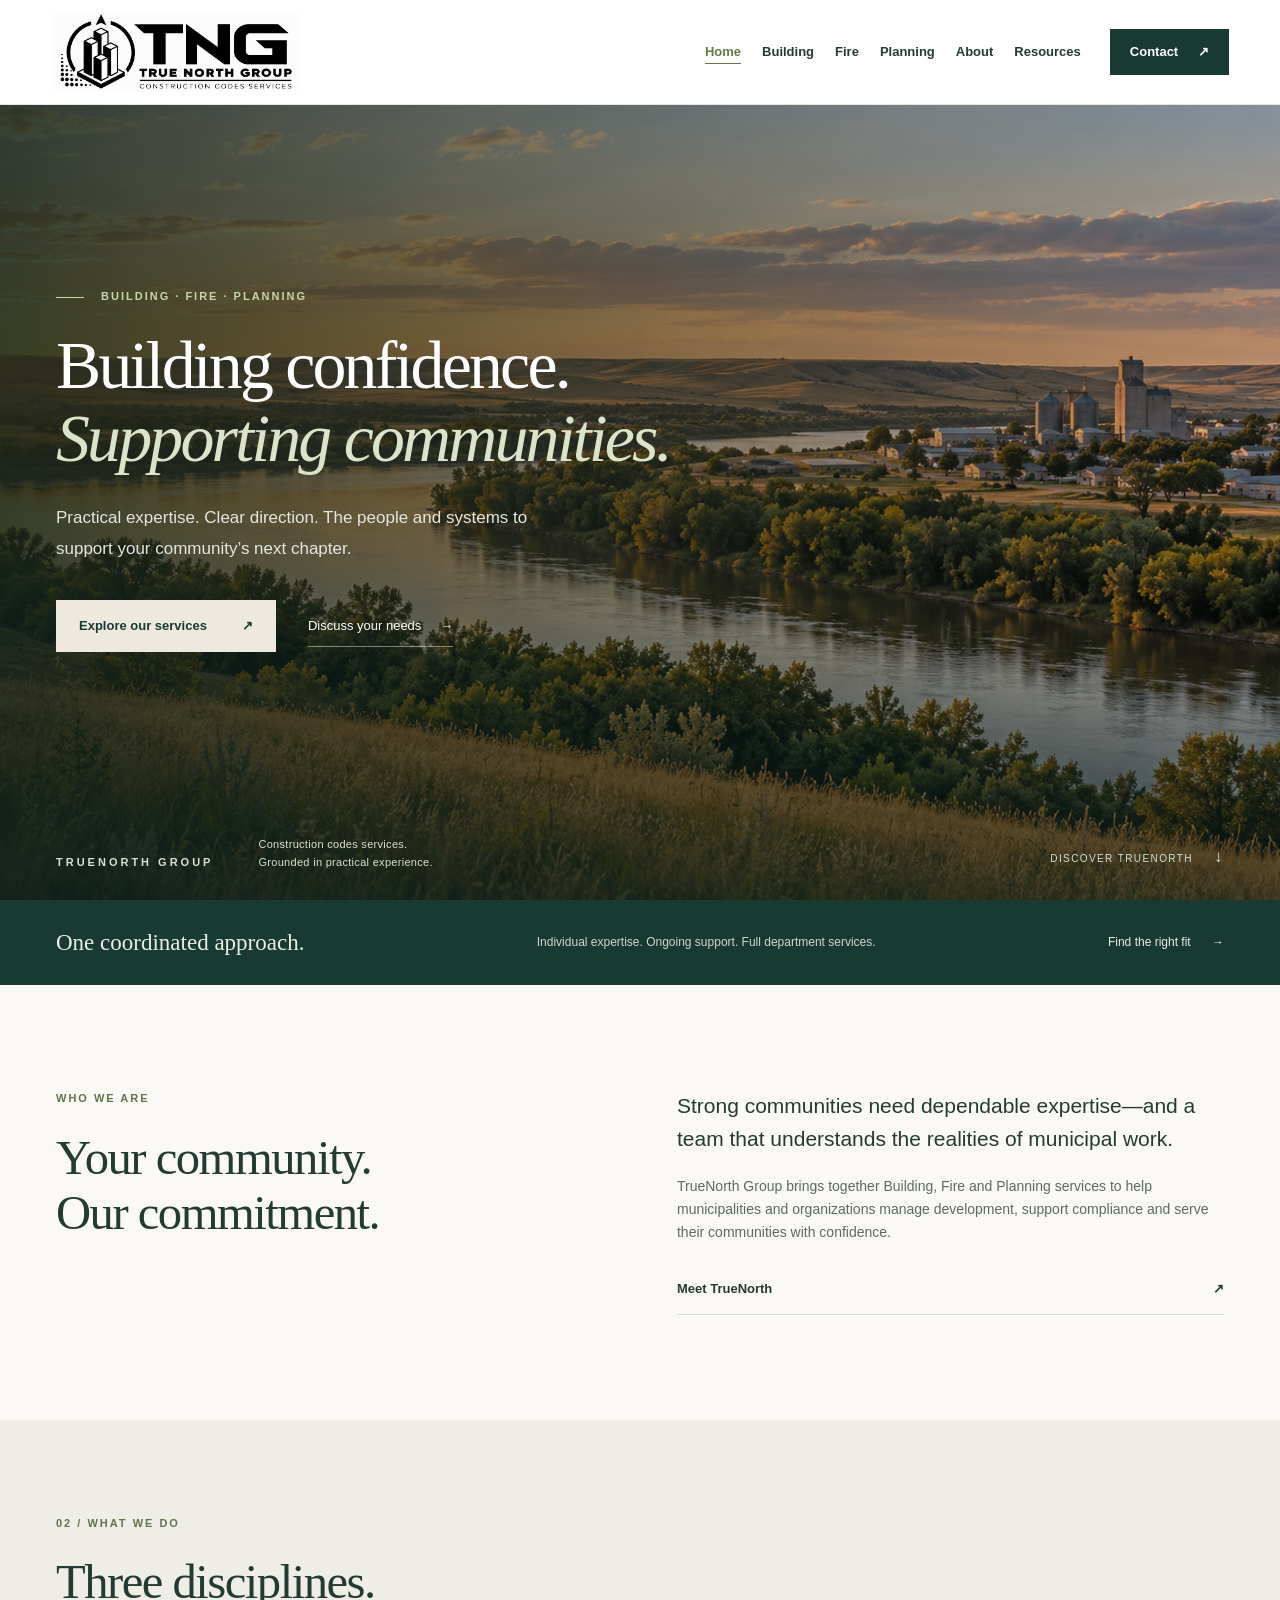
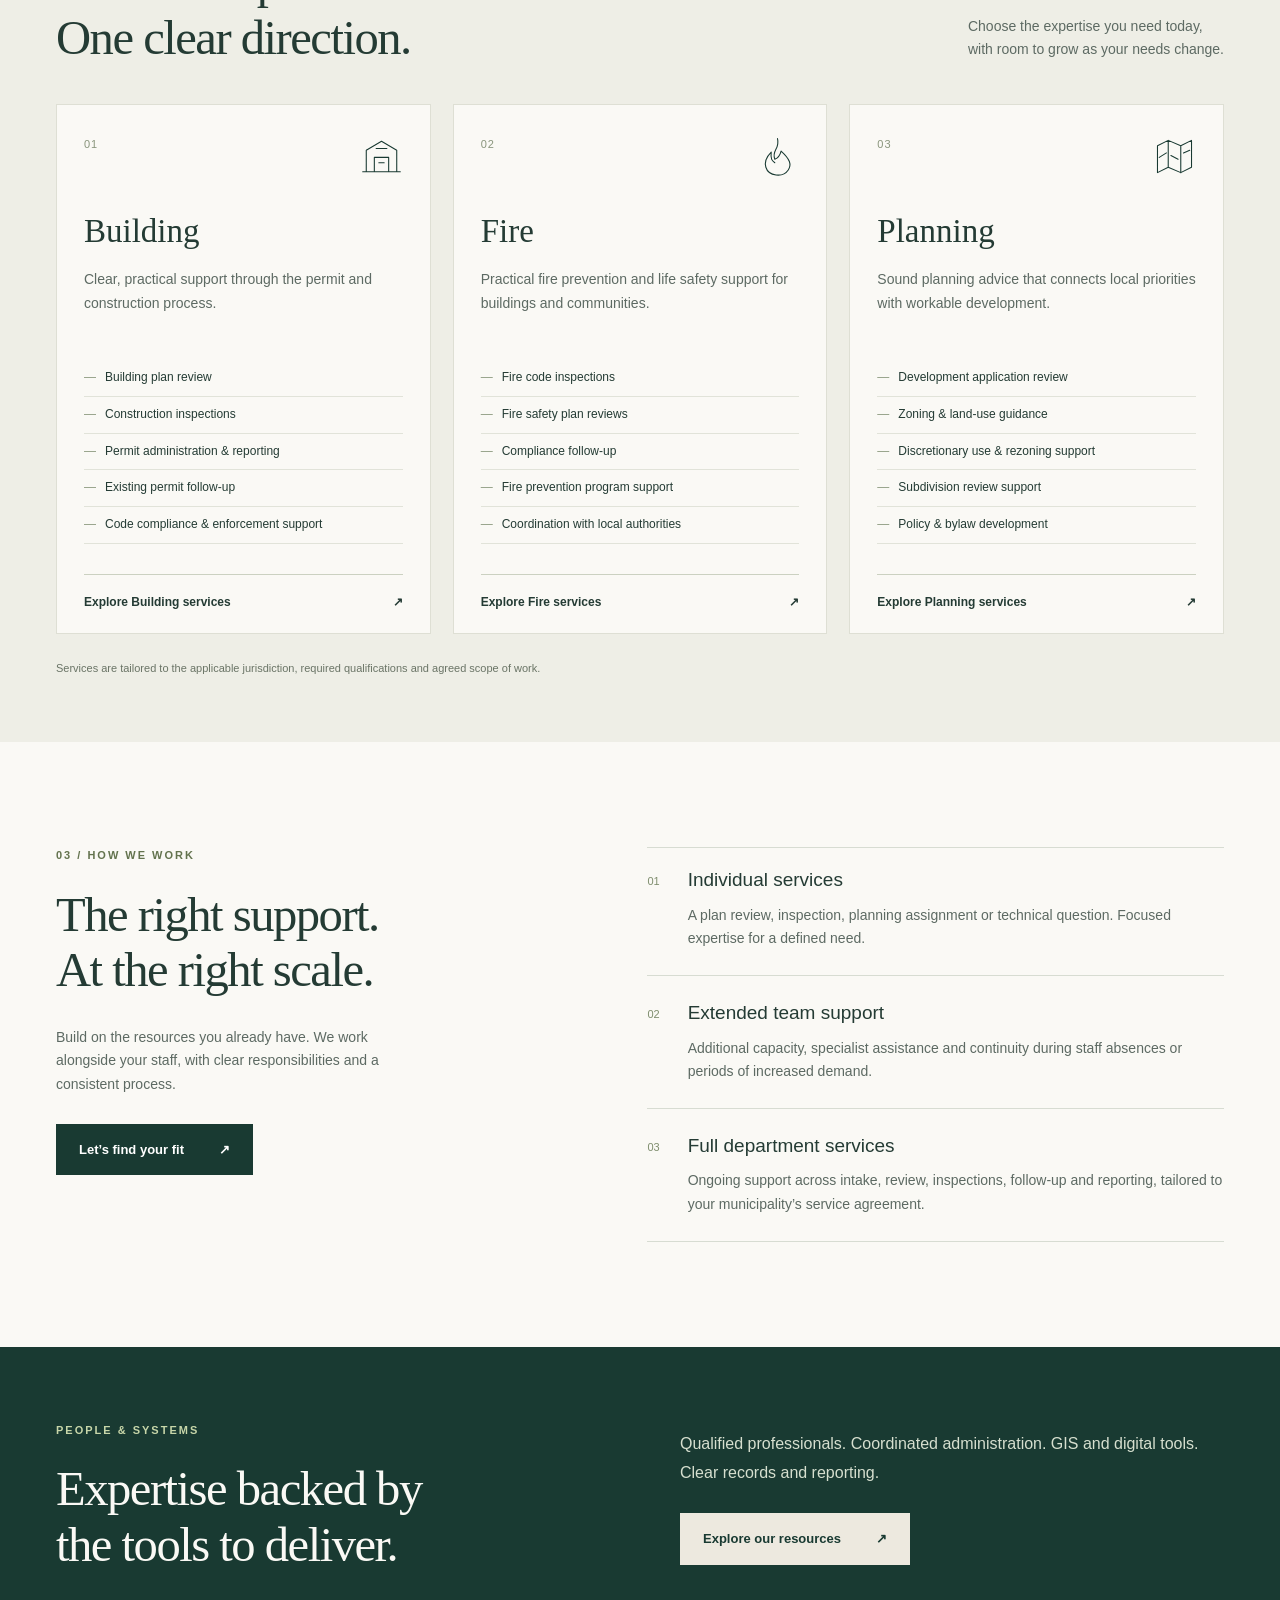
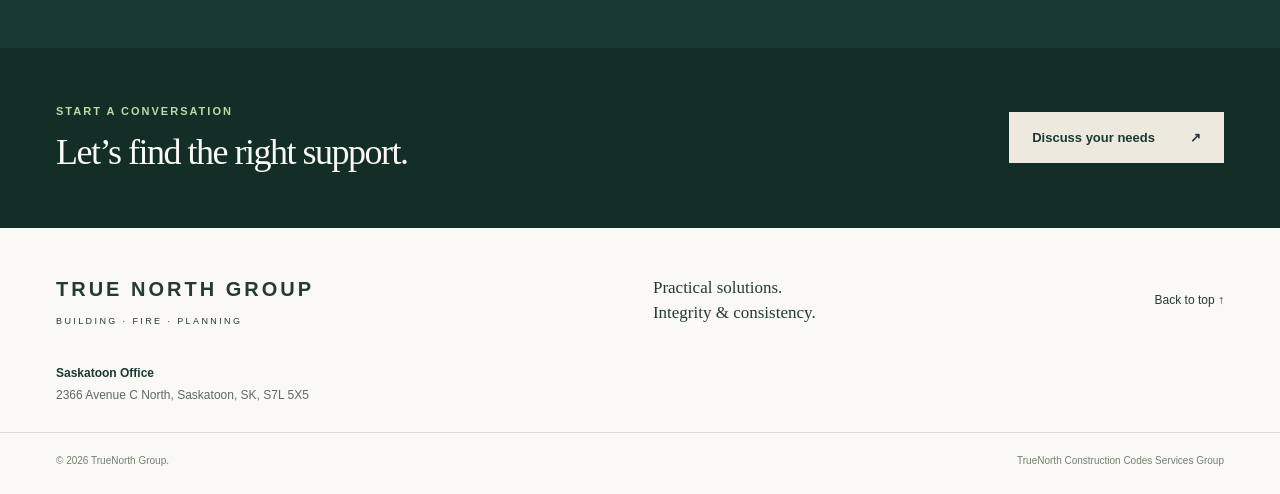
==== commit a8982b50: "Add files via upload" ====
--- a/index.html
+++ b/index.html
@@ -7,7 +7,7 @@
 <meta name="theme-color" content="#193a32"><meta property="og:title" content="Building · Fire · Planning | TrueNorth Group"><meta property="og:description" content="Practical construction codes services and coordinated municipal support. Building confidence. Supporting communities."><meta property="og:type" content="website">
 <link rel="icon" href="assets/favicon.svg" type="image/svg+xml"><link rel="stylesheet" href="styles.css">
 </head>
-<body id="top"><a class="skip" href="#main">Skip to content</a><header class="header"><a class="brand" href="index.html" aria-label="TrueNorth Group home"><span class="logo-window"><img src="assets/truenorth-logo.png" alt="TNG — True North Group, Construction Codes Services" width="1774" height="887"><span class="logo-tagline" aria-hidden="true">CONSTRUCTION CODES SERVICES</span></span></a><nav aria-label="Main navigation" id="nav"><a aria-current="page" href="index.html">Home</a><a href="building.html">Building</a><a href="fire.html">Fire</a><a href="planning.html">Planning</a><a href="about.html">About</a><a href="resources.html">Resources</a><a href="contact.html" class="nav-contact">Contact <span aria-hidden="true">↗</span></a></nav><button class="menu-toggle" aria-expanded="false" aria-controls="nav" aria-label="Open navigation">Menu <span aria-hidden="true">☰</span></button></header>
+<body id="top"><a class="skip" href="#main">Skip to content</a><header class="header"><a class="brand" href="index.html" aria-label="TrueNorth Group home"><span class="logo-window"><img src="assets/truenorth-logo.png" alt="TNG — True North Group, Construction Codes Services" width="1774" height="887"></span></a><nav aria-label="Main navigation" id="nav"><a aria-current="page" href="index.html">Home</a><a href="building.html">Building</a><a href="fire.html">Fire</a><a href="planning.html">Planning</a><a href="about.html">About</a><a href="resources.html">Resources</a><a href="contact.html" class="nav-contact">Contact <span aria-hidden="true">↗</span></a></nav><button class="menu-toggle" aria-expanded="false" aria-controls="nav" aria-label="Open navigation">Menu <span aria-hidden="true">☰</span></button></header>
 <main id="main"><section class="hero" aria-labelledby="hero-title"><div class="hero-shade"></div><div class="hero-content wrap"><p class="eyebrow light"><span></span> BUILDING · FIRE · PLANNING</p><h1 id="hero-title">Building confidence.<br><em>Supporting communities.</em></h1><p class="hero-description">Practical expertise. Clear direction. The people and systems to support your community’s next chapter.</p><div class="hero-actions"><a class="button cream" href="#services">Explore our services <span aria-hidden="true">↗</span></a><a class="text-link" href="contact.html">Discuss your needs <span aria-hidden="true">→</span></a></div></div><div class="hero-bottom wrap"><span>TRUENORTH GROUP</span><span>Construction codes services.<br>Grounded in practical experience.</span><a href="about.html" aria-label="Discover TrueNorth Group">DISCOVER TRUENORTH <span aria-hidden="true">↓</span></a></div></section><div class="intro-strip"><div class="wrap strip-inner"><span>One coordinated approach.</span><p>Individual expertise. Ongoing support. Full department services.</p><a href="#approach">Find the right fit <span aria-hidden="true">→</span></a></div></div><section class="section wrap about" id="about"><div><p class="eyebrow">WHO WE ARE</p><h2>Your community.<br>Our commitment.</h2></div><div class="about-copy"><p class="large-copy">Strong communities need dependable expertise—and a team that understands the realities of municipal work.</p><p>TrueNorth Group brings together Building, Fire and Planning services to help municipalities and organizations manage development, support compliance and serve their communities with confidence.</p><a class="partner-link" href="about.html">Meet TrueNorth <span aria-hidden="true">↗</span></a></div></section><section class="services-section" id="services"><div class="wrap"><div class="section-heading"><div><p class="eyebrow">02 / WHAT WE DO</p><h2>Three disciplines.<br>One clear direction.</h2></div><p>Choose the expertise you need today,<br>with room to grow as your needs change.</p></div><div class="service-grid">
 <article class="service-card"><div class="service-top"><span class="service-number">01</span><svg viewBox="0 0 48 48" aria-hidden="true"><path d="M7 41V17l17-10 17 10v24M3 41h42M16 41V25h16v16M18 15h12M21 31h6"/></svg></div><h3>Building</h3><p>Clear, practical support through the permit and construction process.</p><ul><li>Building plan review</li><li>Construction inspections</li><li>Permit administration & reporting</li><li>Existing permit follow-up</li><li>Code compliance & enforcement support</li></ul><a class="service-page-link" href="building.html">Explore Building services <span aria-hidden="true">↗</span></a></article>
 <article class="service-card"><div class="service-top"><span class="service-number">02</span><svg viewBox="0 0 48 48" aria-hidden="true"><path d="M24 4c3 12-7 13-3 23 3-1 6-5 7-9 10 9 12 15 8 21-6 9-22 7-25-3-2-7 2-13 6-17-1 8 1 10 4 12"/></svg></div><h3>Fire</h3><p>Practical fire prevention and life safety support for buildings and communities.</p><ul><li>Fire code inspections</li><li>Fire safety plan reviews</li><li>Compliance follow-up</li><li>Fire prevention program support</li><li>Coordination with local authorities</li></ul><a class="service-page-link" href="fire.html">Explore Fire services <span aria-hidden="true">↗</span></a></article>
--- a/styles.css
+++ b/styles.css
@@ -7,6 +7,6 @@
 @media(max-width:800px){.header nav{gap:0;font-size:14px}.service-detail,.contact-guide{grid-template-columns:1fr;gap:35px}.home-resources>.wrap{gap:35px}.page-hero{padding-bottom:50px}.service-detail .section-intro{max-width:600px}.page-cta h2{font-size:30px}.page-cta .button{gap:15px;white-space:nowrap}}
 @media(max-width:520px){.home-resources>.wrap{grid-template-columns:1fr}.home-resources{padding:55px 0}.page-hero h1{font-size:40px;letter-spacing:-1.5px}.page-hero>.wrap>p:last-child{font-size:14px}.breadcrumbs{margin-bottom:35px}.page-cta>.wrap{align-items:start;flex-direction:column}.service-offering{padding:25px}.related-services>div{flex-direction:column;gap:0}.related-services{padding-bottom:55px}.contact-guide{gap:25px}}
 /* Legal service name and Saskatoon office. */
-.logo-tagline{position:absolute;right:0;bottom:0;width:68%;height:18%;background:#fff;color:#000;display:flex;align-items:center;justify-content:center;font-family:Arial,Helvetica,sans-serif;font-size:5.4px;font-weight:600;letter-spacing:1.1px;white-space:nowrap}.office-footer{padding-bottom:25px}.office-footer address{font-size:12px;line-height:1.8;font-style:normal;color:var(--muted)}.office-footer strong{color:var(--green);font-weight:600}.office-section{background:#eeeee6;padding:55px 0}.office-section>.wrap{display:grid;grid-template-columns:1fr 1fr;gap:90px;align-items:center}.office-section h2{font-size:36px;margin:0}.office-section address{font-size:16px;line-height:1.9;font-style:normal}.office-section strong{font-size:15px}@media(max-width:1100px){.logo-tagline{font-size:4.4px;letter-spacing:.85px}}@media(max-width:800px){.logo-tagline{font-size:4.7px;letter-spacing:.9px}.office-section>.wrap{grid-template-columns:1fr;gap:25px}}@media(max-width:520px){.logo-tagline{font-size:4.3px;letter-spacing:.8px}.office-section h2{font-size:30px}}
+.office-footer{padding-bottom:25px}.office-footer address{font-size:12px;line-height:1.8;font-style:normal;color:var(--muted)}.office-footer strong{color:var(--green);font-weight:600}.office-section{background:#eeeee6;padding:55px 0}.office-section>.wrap{display:grid;grid-template-columns:1fr 1fr;gap:90px;align-items:center}.office-section h2{font-size:36px;margin:0}.office-section address{font-size:16px;line-height:1.9;font-style:normal}.office-section strong{font-size:15px}@media(max-width:1100px){}@media(max-width:800px){.office-section>.wrap{grid-template-columns:1fr;gap:25px}}@media(max-width:520px){.office-section h2{font-size:30px}}
 /* Keep the north arrow fully inside the logo frame at every screen size. */
 .logo-window img{width:104%;left:-2%;top:-28%}
